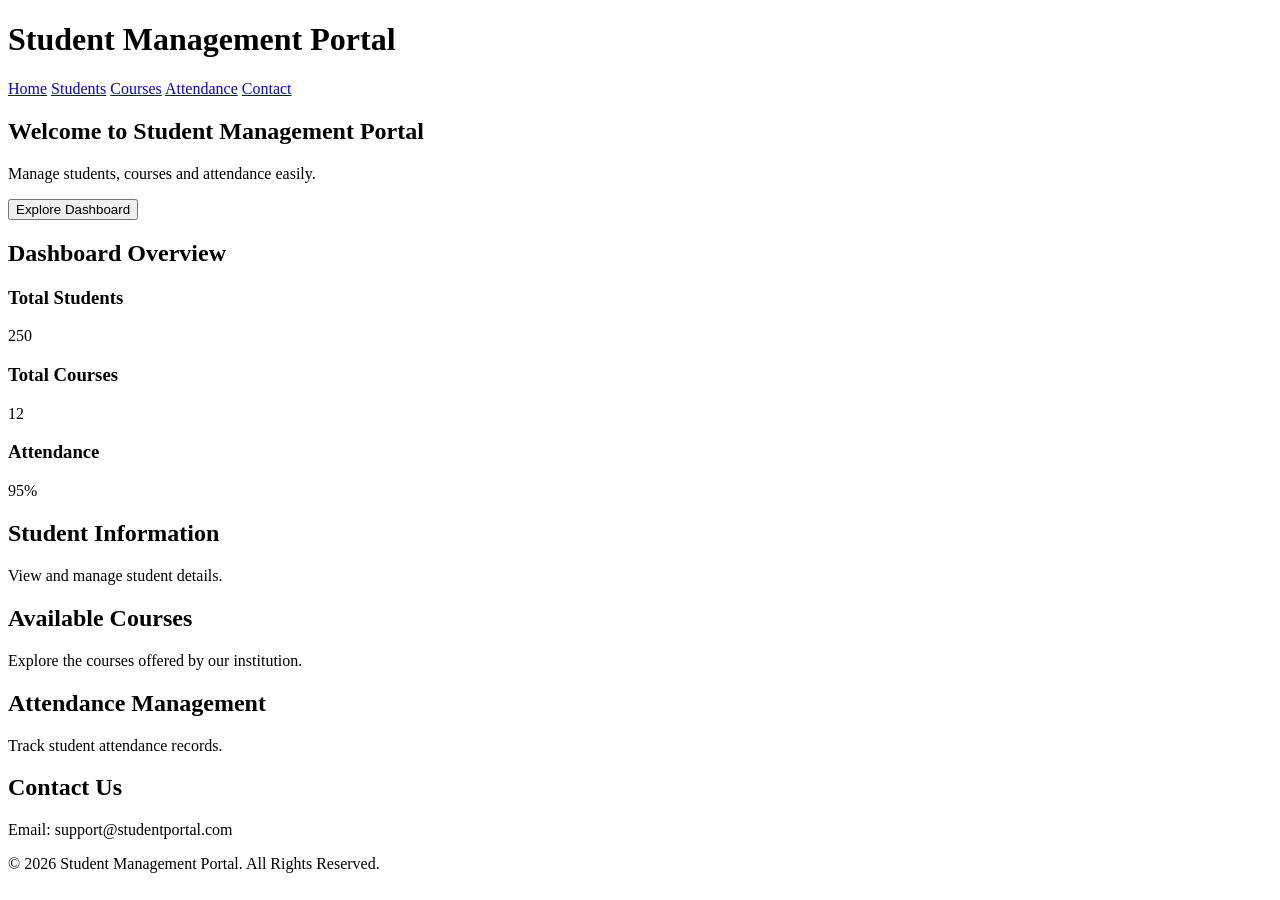
==== index.html @ 08a2dabe "Add initial HTML structure for Student Management Portal" ====
<!DOCTYPE html>
<html lang="en">
<head>
    <meta charset="UTF-8">
    <meta name="viewport" content="width=device-width, initial-scale=1.0">
    <title>Student Management Portal</title>
    <link rel="stylesheet" href="style.css">
</head>

<body>

    <header>
        <h1>Student Management Portal</h1>

        <nav>
            <a href="#home">Home</a>
            <a href="#students">Students</a>
            <a href="#courses">Courses</a>
            <a href="#attendance">Attendance</a>
            <a href="#contact">Contact</a>
        </nav>
    </header>

    <section id="home" class="hero">
        <h2>Welcome to Student Management Portal</h2>
        <p>Manage students, courses and attendance easily.</p>
        <button>Explore Dashboard</button>
    </section>

    <section class="dashboard">
        <h2>Dashboard Overview</h2>

        <div class="container">
            <div class="card">
                <h3>Total Students</h3>
                <p>250</p>
            </div>

            <div class="card">
                <h3>Total Courses</h3>
                <p>12</p>
            </div>

            <div class="card">
                <h3>Attendance</h3>
                <p>95%</p>
            </div>
        </div>
    </section>

    <section id="students">
        <h2>Student Information</h2>
        <p>View and manage student details.</p>
    </section>

    <section id="courses">
        <h2>Available Courses</h2>
        <p>Explore the courses offered by our institution.</p>
    </section>

    <section id="attendance">
        <h2>Attendance Management</h2>
        <p>Track student attendance records.</p>
    </section>

    <section id="contact">
        <h2>Contact Us</h2>
        <p>Email: support@studentportal.com</p>
    </section>

    <footer>
        <p>© 2026 Student Management Portal. All Rights Reserved.</p>
    </footer>

</body>
</html>
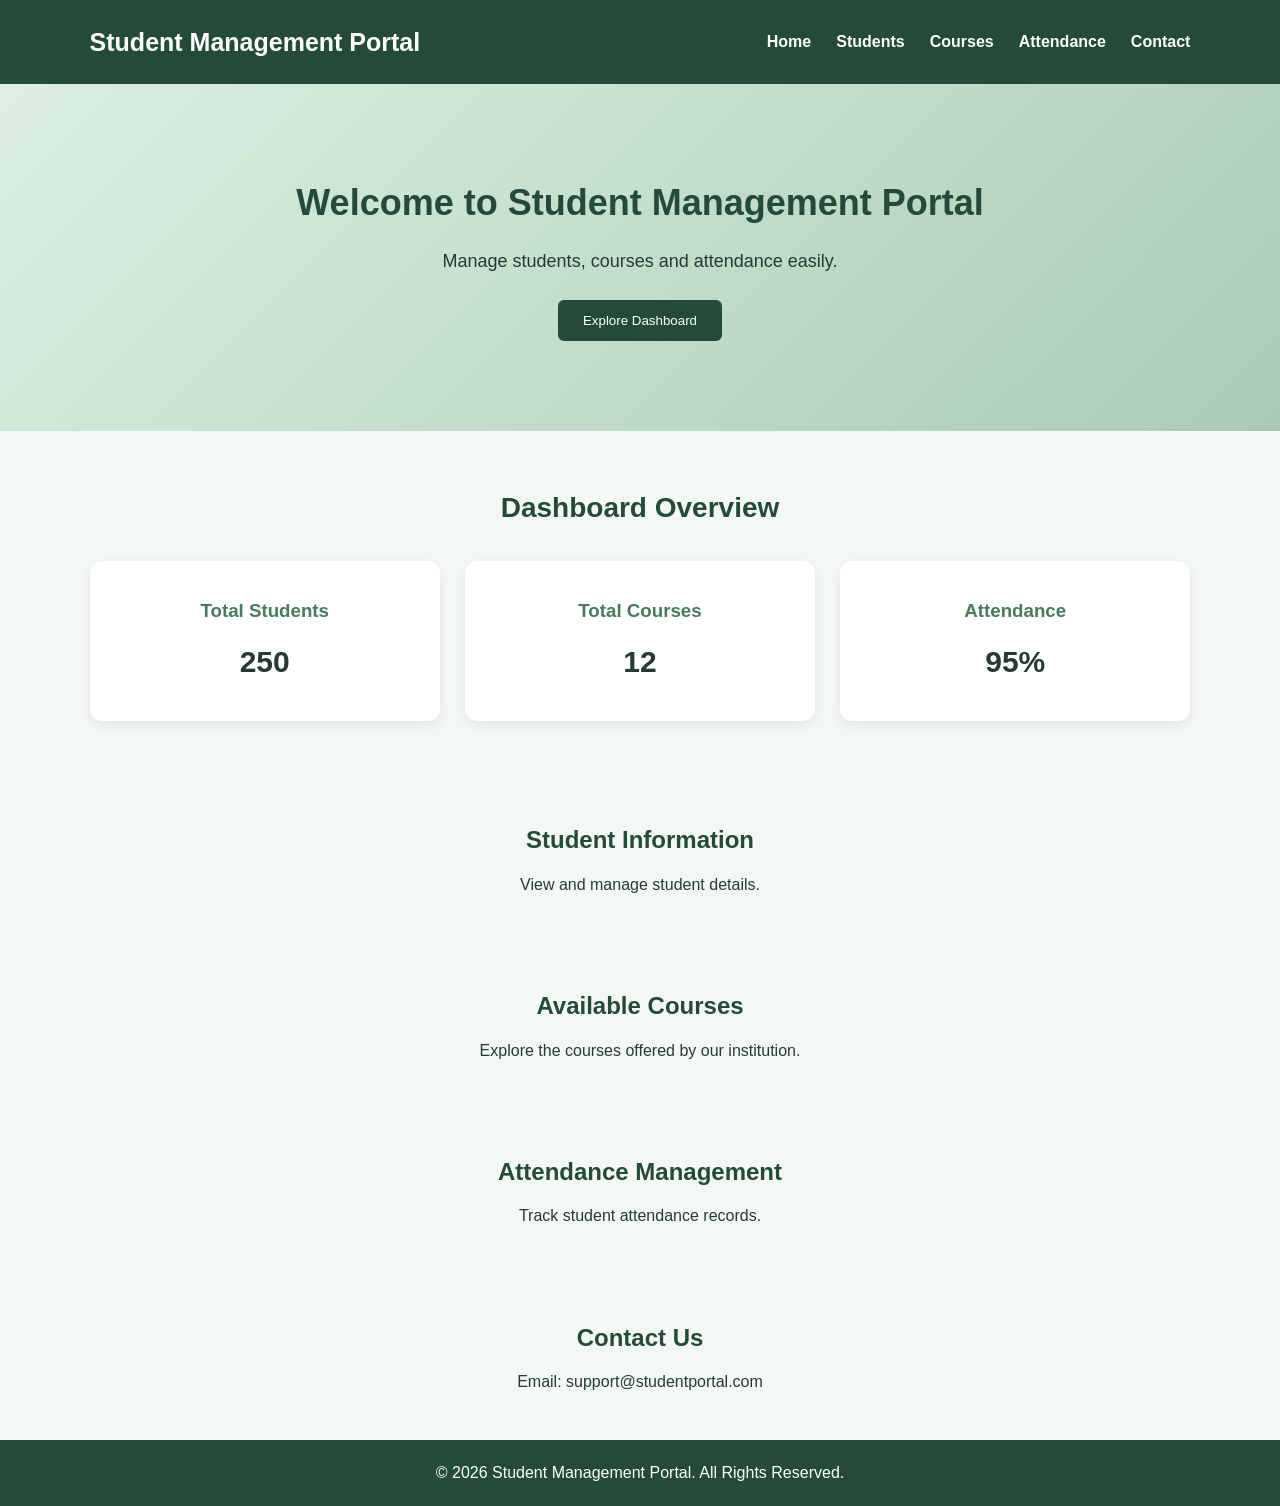
==== commit fe1f691d: "Update Courses link to point to courses.html" ====
--- a/index.html
+++ b/index.html
@@ -15,7 +15,7 @@
         <nav>
             <a href="#home">Home</a>
             <a href="#students">Students</a>
-            <a href="#courses">Courses</a>
+            <a href="courses.html">Courses</a>
             <a href="#attendance">Attendance</a>
             <a href="#contact">Contact</a>
         </nav>
--- a/style.css
+++ b/style.css
@@ -0,0 +1,198 @@
+
+/* GENERAL STYLING */
+* {
+    margin: 0;
+    padding: 0;
+    box-sizing: border-box;
+    scroll-behavior: smooth;
+}
+
+body {
+    font-family: Arial, sans-serif;
+    background-color: #f4f8f5;
+    color: #263b30;
+    line-height: 1.6;
+}
+
+/* HEADER */
+header {
+    background-color: #244b38;
+    color: white;
+    padding: 22px 7%;
+    display: flex;
+    justify-content: space-between;
+    align-items: center;
+    flex-wrap: wrap;
+    gap: 15px;
+}
+
+header h1 {
+    font-size: 25px;
+}
+
+/* NAVIGATION */
+nav {
+    display: flex;
+    gap: 25px;
+    flex-wrap: wrap;
+}
+
+nav a {
+    color: white;
+    text-decoration: none;
+    font-weight: bold;
+    transition: 0.3s;
+}
+
+nav a:hover {
+    color: #b9e4c9;
+    transform: translateY(-3px);
+}
+
+/* HERO SECTION */
+.hero {
+    text-align: center;
+    padding: 90px 20px;
+    background: linear-gradient(135deg, #dcefe2, #a9cbb5);
+    animation: fadeIn 1.2s ease-in;
+}
+
+.hero h2 {
+    font-size: 36px;
+    margin-bottom: 15px;
+}
+
+.hero p {
+    font-size: 18px;
+    margin-bottom: 25px;
+}
+
+/* BUTTON */
+button {
+    background-color: #244b38;
+    color: white;
+    padding: 13px 25px;
+    border: none;
+    border-radius: 6px;
+    cursor: pointer;
+    transition: 0.3s;
+}
+
+button:hover {
+    background-color: #477b5c;
+    transform: scale(1.05);
+}
+
+/* DASHBOARD */
+.dashboard {
+    padding: 55px 7%;
+    text-align: center;
+}
+
+.dashboard h2 {
+    margin-bottom: 30px;
+    font-size: 28px;
+}
+
+/* GRID LAYOUT */
+.container {
+    display: grid;
+    grid-template-columns: repeat(3, 1fr);
+    gap: 25px;
+}
+
+/* CARDS */
+.card {
+    background-color: white;
+    padding: 35px 20px;
+    border-radius: 12px;
+    box-shadow: 0 4px 12px rgba(0,0,0,0.08);
+    transition: 0.3s;
+}
+
+.card:hover {
+    transform: translateY(-8px);
+    box-shadow: 0 8px 20px rgba(0,0,0,0.15);
+}
+
+.card h3 {
+    color: #477b5c;
+    margin-bottom: 12px;
+}
+
+.card p {
+    font-size: 30px;
+    font-weight: bold;
+}
+
+/* CONTENT SECTIONS */
+section:not(.hero):not(.dashboard) {
+    padding: 45px 7%;
+    text-align: center;
+}
+
+section h2 {
+    color: #244b38;
+    margin-bottom: 12px;
+}
+
+/* FOOTER */
+footer {
+    background-color: #244b38;
+    color: white;
+    text-align: center;
+    padding: 20px;
+}
+
+/* ANIMATION */
+@keyframes fadeIn {
+    from {
+        opacity: 0;
+        transform: translateY(20px);
+    }
+    to {
+        opacity: 1;
+        transform: translateY(0);
+    }
+}
+
+/* TABLET VIEW */
+@media (max-width: 768px) {
+    header {
+        flex-direction: column;
+        text-align: center;
+    }
+
+    .container {
+        grid-template-columns: repeat(2, 1fr);
+    }
+
+    .hero h2 {
+        font-size: 28px;
+    }
+}
+
+/* MOBILE VIEW */
+@media (max-width: 600px) {
+    nav {
+        flex-direction: column;
+        align-items: center;
+        gap: 12px;
+    }
+
+    .container {
+        grid-template-columns: 1fr;
+    }
+
+    .hero {
+        padding: 60px 15px;
+    }
+
+    .hero h2 {
+        font-size: 24px;
+    }
+
+    .hero p {
+        font-size: 16px;
+    }
+}
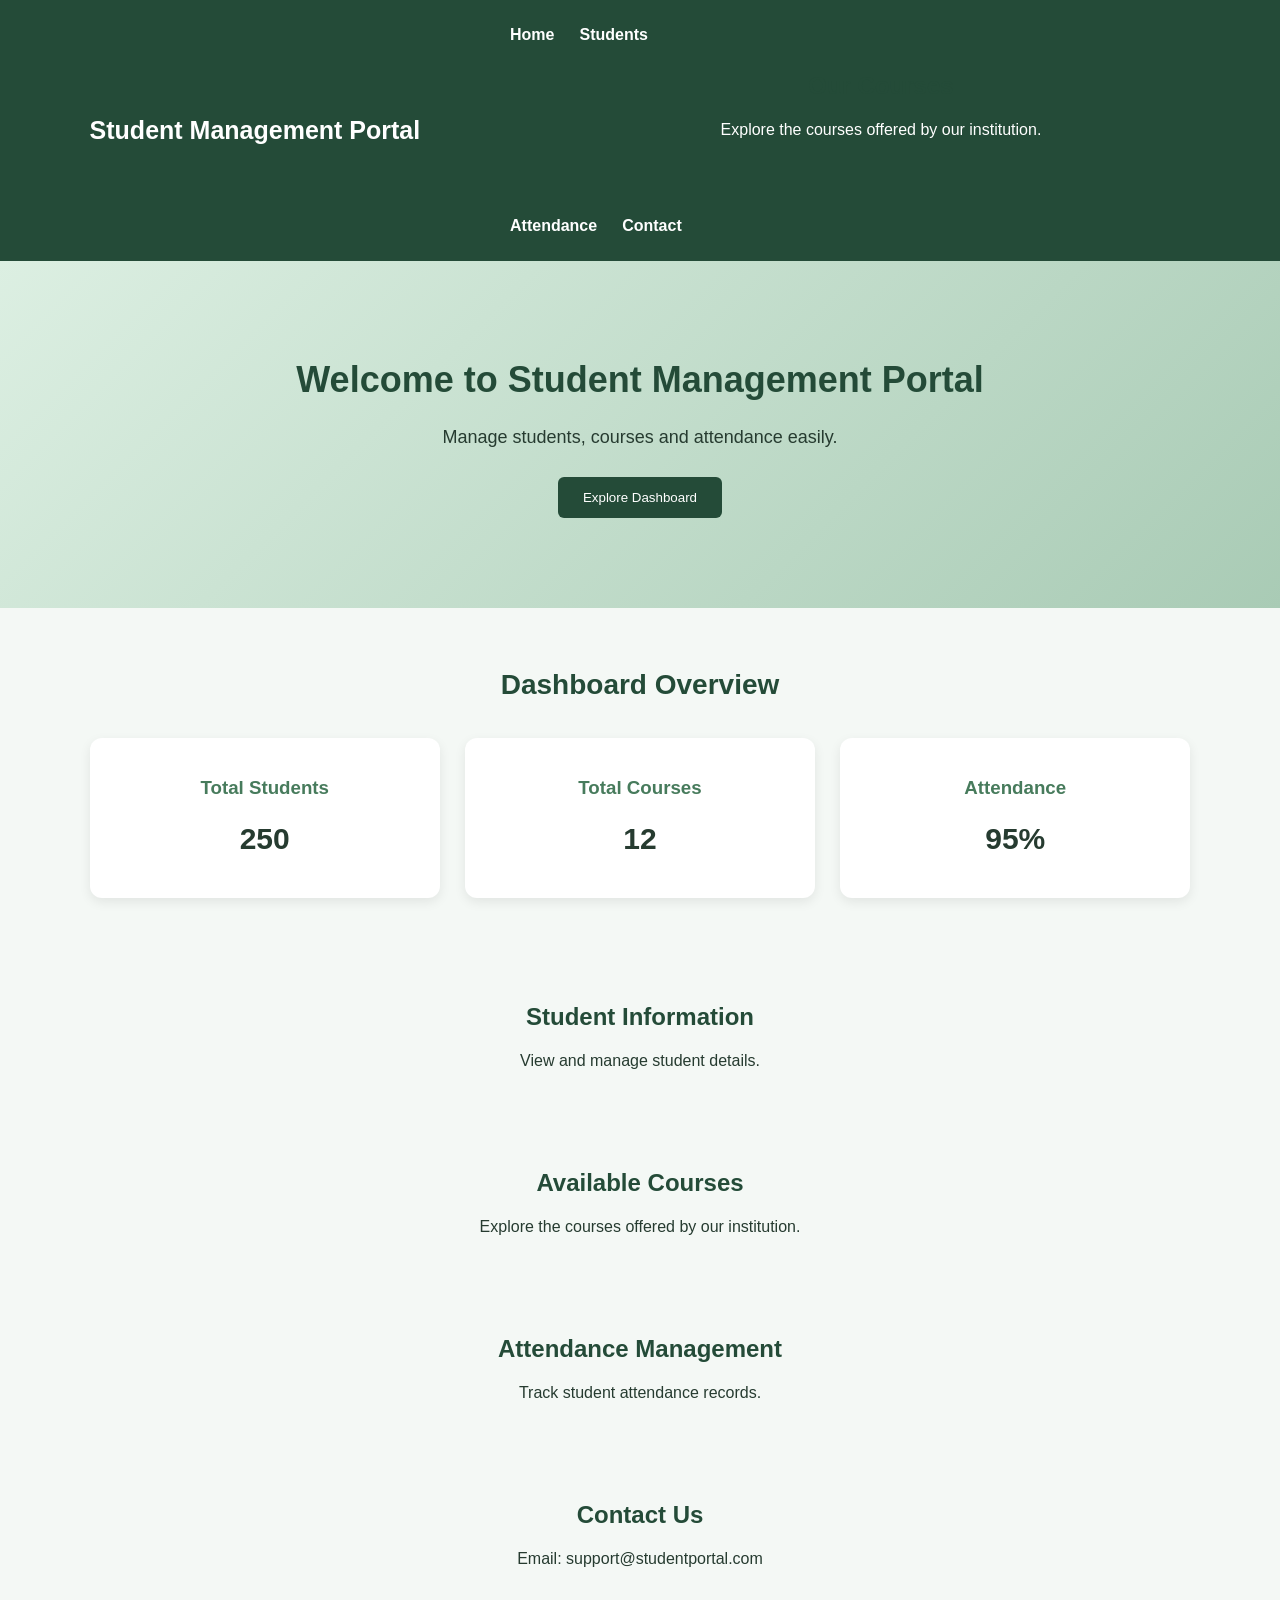
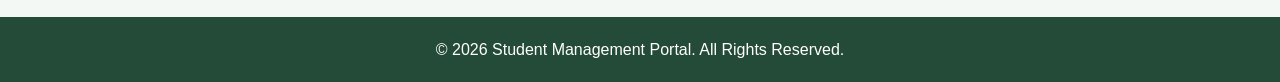
==== commit bf22e9a8: "Add courses section to index.html Added a section for courses with a heading and description." ====
--- a/index.html
+++ b/index.html
@@ -15,7 +15,10 @@
         <nav>
             <a href="#home">Home</a>
             <a href="#students">Students</a>
-            <a href="courses.html">Courses</a>
+            <section id="courses">
+    <h2>Our Courses</h2>
+    <p>Explore the courses offered by our institution.</p>
+</section>
             <a href="#attendance">Attendance</a>
             <a href="#contact">Contact</a>
         </nav>
@@ -24,10 +27,12 @@
     <section id="home" class="hero">
         <h2>Welcome to Student Management Portal</h2>
         <p>Manage students, courses and attendance easily.</p>
-        <button>Explore Dashboard</button>
+        <button type="button" onclick="document.getElementById('dashboard').scrollIntoView({behavior: 'smooth'})">
+    Explore Dashboard
+</button>
     </section>
 
-    <section class="dashboard">
+    <section id="dashboard" class="dashboard">
         <h2>Dashboard Overview</h2>
 
         <div class="container">
